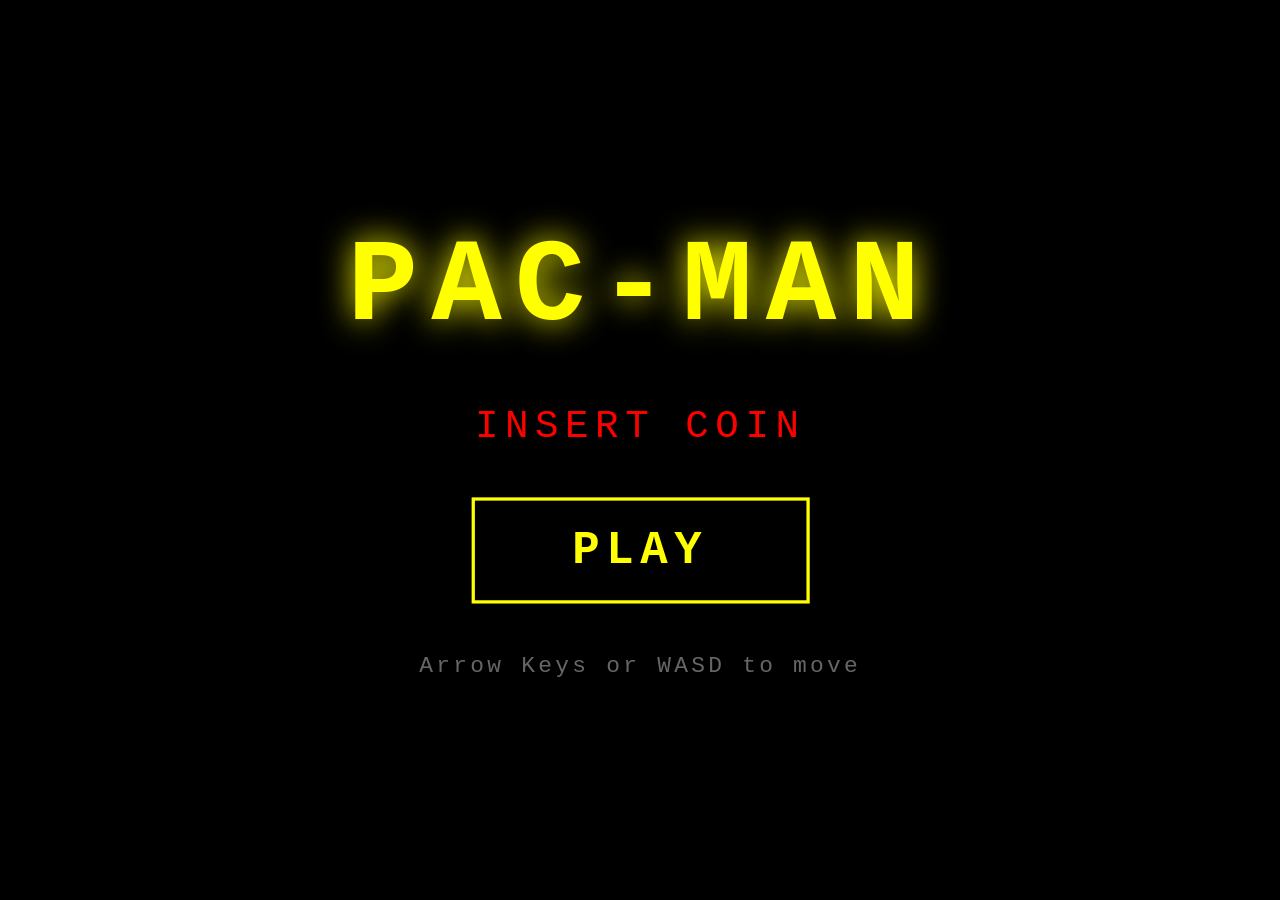
==== index.html @ c4e0d6a8 "Initial commit: Pac-Man browser game. Co-authored-by: Cursor <cursoragent@cursor.com>" ====
<!DOCTYPE html>
<html lang="en">
<head>
    <meta charset="UTF-8">
    <meta name="viewport" content="width=device-width, initial-scale=1.0">
    <title>PAC-MAN</title>
    <link rel="stylesheet" href="styles.css">
</head>
<body>
    <div id="game-container">
        <div id="loading-screen">
            <h1 id="title">PAC-MAN</h1>
            <p id="loading-text">INSERT COIN</p>
            <button id="start-btn">PLAY</button>
            <p id="controls-hint">Arrow Keys or WASD to move</p>
        </div>
        <div id="game-wrap" class="hidden">
            <div id="hud">
                <div id="score-display">
                    <span class="label">SCORE</span>
                    <span id="score">0</span>
                </div>
                <div id="level-display">
                    <span class="label">LEVEL</span>
                    <span id="level">1</span>
                </div>
                <div id="lives-display">
                    <span class="label">LIVES</span>
                    <div id="lives"></div>
                </div>
            </div>
            <canvas id="game-canvas" width="448" height="496"></canvas>
            <div id="fruit-row"></div>
        </div>
        <div id="overlay" class="hidden">
            <div id="overlay-text"></div>
        </div>
    </div>
    <script src="game.js?v=10"></script>
</body>
</html>
---- styles.css ----
* {
    margin: 0;
    padding: 0;
    box-sizing: border-box;
}

body {
    background: #000;
    display: flex;
    justify-content: center;
    align-items: center;
    min-height: 100vh;
    font-family: 'Courier New', monospace;
    overflow: hidden;
    user-select: none;
}

#game-container {
    position: relative;
    display: flex;
    flex-direction: column;
    align-items: center;
    transform-origin: center center;
    will-change: transform;
}

#loading-screen {
    display: flex;
    flex-direction: column;
    align-items: center;
    justify-content: center;
    gap: 30px;
    height: 540px;
}

#title {
    color: #ffff00;
    font-size: 72px;
    font-weight: bold;
    letter-spacing: 8px;
    text-shadow: 0 0 20px #ffff00;
    animation: pulse 1.5s ease-in-out infinite;
}

#loading-text {
    color: #ff0000;
    font-size: 24px;
    letter-spacing: 4px;
    animation: blink 1s step-start infinite;
}

#start-btn {
    background: #000;
    color: #ffff00;
    border: 2px solid #ffff00;
    font-family: 'Courier New', monospace;
    font-size: 28px;
    font-weight: bold;
    padding: 15px 60px;
    cursor: pointer;
    letter-spacing: 4px;
    transition: all 0.2s;
}

#start-btn:hover {
    background: #ffff00;
    color: #000;
    box-shadow: 0 0 30px #ffff00;
}

#controls-hint {
    color: #666;
    font-size: 14px;
    letter-spacing: 2px;
}

#game-wrap {
    display: flex;
    flex-direction: column;
    align-items: center;
}

#hud {
    display: flex;
    justify-content: space-between;
    align-items: center;
    width: 448px;
    padding: 10px 5px;
    color: #fff;
}

.label {
    display: block;
    font-size: 10px;
    color: #999;
    letter-spacing: 1px;
    margin-bottom: 2px;
}

#score,
#level {
    font-size: 22px;
    font-weight: bold;
}

#lives-display {
    text-align: right;
}

#lives {
    display: flex;
    gap: 5px;
    justify-content: flex-end;
    min-height: 18px;
}

.life-icon {
    width: 18px;
    height: 18px;
    background: #ffff00;
    border-radius: 50%;
    clip-path: polygon(100% 25%, 50% 50%, 100% 75%, 100% 100%, 0% 100%, 0% 0%, 100% 0%);
}

#fruit-row {
    display: flex;
    gap: 8px;
    height: 28px;
    align-items: center;
    padding-top: 5px;
}

.fruit-icon {
    width: 24px;
    height: 24px;
    image-rendering: pixelated;
}

#game-canvas {
    display: block;
    border: 2px solid #1a1aff;
    background: #000;
    box-shadow: 0 0 40px rgba(26, 26, 255, 0.3);
}

#overlay {
    position: absolute;
    top: 0;
    left: 0;
    width: 100%;
    height: 100%;
    display: flex;
    justify-content: center;
    align-items: center;
    pointer-events: none;
    z-index: 10;
}

#overlay-text {
    color: #ffff00;
    font-size: 36px;
    font-weight: bold;
    letter-spacing: 4px;
    text-shadow: 0 0 20px currentColor;
}

.hidden {
    display: none !important;
}

@keyframes pulse {
    0%, 100% { transform: scale(1); }
    50% { transform: scale(1.05); }
}

@keyframes blink {
    50% { opacity: 0; }
}
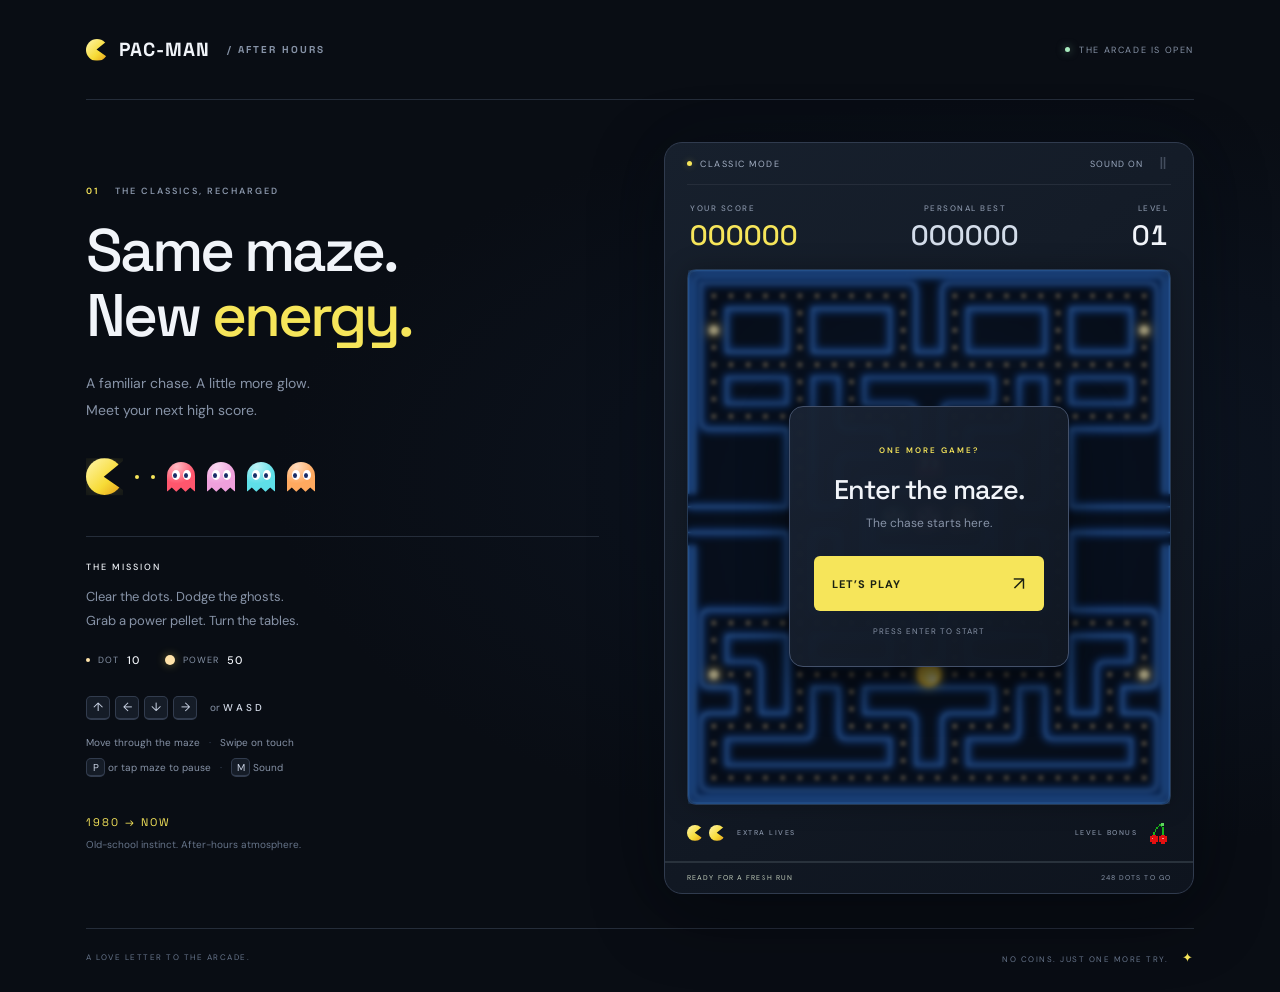
==== commit 16eaea3f: "Modernize Pac-Man visuals, audio, and fullscreen play" ====
--- a/index.html
+++ b/index.html
@@ -3,39 +3,57 @@
 <head>
     <meta charset="UTF-8">
     <meta name="viewport" content="width=device-width, initial-scale=1.0">
-    <title>PAC-MAN</title>
-    <link rel="stylesheet" href="styles.css">
+    <meta name="theme-color" content="#090d14">
+    <meta name="description" content="The maze you know. A new kind of glow. Play a modern, neon-lit tribute to the arcade classic.">
+    <title>PAC-MAN — After Hours</title>
+    <link rel="stylesheet" href="styles.css?v=5">
 </head>
 <body>
-    <div id="game-container">
-        <div id="loading-screen">
-            <h1 id="title">PAC-MAN</h1>
-            <p id="loading-text">INSERT COIN</p>
-            <button id="start-btn">PLAY</button>
-            <p id="controls-hint">Arrow Keys or WASD to move</p>
+    <main class="arcade">
+        <header class="masthead">
+            <a class="brand" href="./" aria-label="Pac-Man home"><span class="mini-pac" aria-hidden="true"></span> PAC-MAN <span class="brand-edition">/ AFTER HOURS</span></a>
+            <span class="arcade-status"><i></i> THE ARCADE IS OPEN</span>
+        </header>
+        <div class="arcade-layout">
+            <aside class="intro">
+                <div class="eyebrow"><span>01</span> THE CLASSICS, RECHARGED</div>
+                <h1>Same maze.<br> New <em>energy.</em></h1>
+                <p class="intro-copy">A familiar chase. A little more glow.<br>Meet your next high score.</p>
+                <div class="cast" aria-label="Pac-Man, Blinky, Pinky, Inky, and Clyde">
+                    <span class="hero-pac"></span><span class="cast-dot"></span><span class="cast-dot"></span>
+                    <span class="ghost red"><i></i><i></i></span><span class="ghost pink"><i></i><i></i></span><span class="ghost cyan"><i></i><i></i></span><span class="ghost orange"><i></i><i></i></span>
+                </div>
+                <section class="how-to" aria-labelledby="how-title">
+                    <h2 id="how-title">THE MISSION</h2>
+                    <p>Clear the dots. Dodge the ghosts.<br>Grab a power pellet. Turn the tables.</p>
+                    <div class="points"><span><i class="dot-sample"></i> DOT <b>10</b></span><span><i class="power-sample"></i> POWER <b>50</b></span></div>
+                </section>
+                <div class="controls-guide"><div class="key-row"><kbd>↑</kbd><kbd>←</kbd><kbd>↓</kbd><kbd>→</kbd><span>or <strong>W A S D</strong></span></div><p>Move through the maze <span>·</span> Swipe on touch</p><p><kbd>P</kbd> or tap maze to pause <span>·</span> <kbd>M</kbd> Sound</p></div>
+                <div class="classic-note"><span>1980 → NOW</span><p>Old-school instinct. After-hours atmosphere.</p></div>
+            </aside>
+            <section id="game-container" aria-label="Pac-Man arcade game">
+                <div class="cabinet-top"><span><i></i> CLASSIC MODE</span><div class="game-tools"><button id="sound-btn" aria-label="Mute sound" aria-pressed="false">SOUND ON</button><button id="pause-btn" disabled aria-label="Pause game">Ⅱ</button></div></div>
+                <div id="game-wrap">
+                    <div id="hud">
+                        <div id="score-display"><span class="label">YOUR SCORE</span><span id="score">000000</span></div>
+                        <div class="best-display"><span class="label">PERSONAL BEST</span><span id="best">000000</span></div>
+                        <div id="level-display"><span class="label">LEVEL</span><span id="level">01</span></div>
+                    </div>
+                    <div class="board-shell">
+                        <canvas id="game-canvas" width="448" height="496" aria-label="Pac-Man maze. Use arrow keys, WASD, or swipe to move."></canvas>
+                        <div id="loading-screen"><div class="launch-card"><span class="eyebrow">ONE MORE GAME?</span><h2>Enter the maze.</h2><p>The chase starts here.</p><button id="start-btn">LET’S PLAY <span>↗</span></button><span class="start-hint">PRESS ENTER TO START</span></div></div>
+                        <div id="overlay" class="hidden"><div class="launch-card"><div id="overlay-text"></div><button id="resume-btn">BACK TO THE CHASE <span>↗</span></button><button id="overlay-sound-btn" class="quiet-button" aria-pressed="false">SOUND ON</button></div></div>
+                    </div>
+                    <div class="cabinet-bottom"><div id="lives-display"><div id="lives" aria-label="Spare lives"></div><span class="label">EXTRA LIVES</span></div><div class="bonus-display"><span class="label">LEVEL BONUS</span><div id="fruit-row"></div></div></div>
+                </div>
+                <div class="maze-progress"><div id="progress-fill"></div></div>
+                <div class="cabinet-caption"><span id="game-status" role="status">READY FOR A FRESH RUN</span><span id="dots-remaining">248 DOTS TO GO</span></div>
+                <p class="touch-hint">SWIPE TO MOVE · TAP THE MAZE TO PAUSE</p>
+            </section>
         </div>
-        <div id="game-wrap" class="hidden">
-            <div id="hud">
-                <div id="score-display">
-                    <span class="label">SCORE</span>
-                    <span id="score">0</span>
-                </div>
-                <div id="level-display">
-                    <span class="label">LEVEL</span>
-                    <span id="level">1</span>
-                </div>
-                <div id="lives-display">
-                    <span class="label">LIVES</span>
-                    <div id="lives"></div>
-                </div>
-            </div>
-            <canvas id="game-canvas" width="448" height="496"></canvas>
-            <div id="fruit-row"></div>
-        </div>
-        <div id="overlay" class="hidden">
-            <div id="overlay-text"></div>
-        </div>
-    </div>
-    <script src="game.js?v=10"></script>
+        <footer><span>A LOVE LETTER TO THE ARCADE.</span><span>NO COINS. JUST ONE MORE TRY. <i>✦</i></span></footer>
+    </main>
+    <script src="sound.js?v=1"></script>
+    <script src="game.js?v=39"></script>
 </body>
 </html>
--- a/styles.css
+++ b/styles.css
@@ -1,133 +1,580 @@
+@import url('https://fonts.googleapis.com/css2?family=DM+Sans:wght@400;500;600;700&family=Space+Grotesk:wght@400;500;600;700&display=swap');
+
+:root {
+    color-scheme: dark;
+    --bg: #090d14;
+    --panel: #101620;
+    --line: #252d3a;
+    --muted: #8793a7;
+    --text: #f1f4f9;
+    --yellow: #f6e55a;
+    --blue: #56a8ff;
+}
+
 * {
+    box-sizing: border-box;
     margin: 0;
     padding: 0;
-    box-sizing: border-box;
 }
 
 body {
-    background: #000;
+    background: radial-gradient(ellipse at 80% 48%,#14233b66,transparent 52%),var(--bg);
+    color: var(--text);
+    font-family: 'DM Sans',sans-serif;
+    min-height: 100svh;
+    overscroll-behavior: none;
+}
+
+button,a {
+    -webkit-tap-highlight-color: transparent;
+}
+
+button {
+    font: inherit;
+    cursor: pointer;
+}
+
+button:focus-visible,a:focus-visible {
+    outline: 2px solid var(--yellow);
+    outline-offset: 5px;
+}
+
+button:disabled {
+    opacity: .35;
+    cursor: default;
+}
+
+.arcade {
+    max-width: 1200px;
+    margin: 0 auto;
+    padding: 0 46px;
+}
+
+.masthead {
+    height: 100px;
+    display: flex;
+    align-items: center;
+    justify-content: space-between;
+    border-bottom: 1px solid var(--line);
+}
+
+.brand {
+    display: flex;
+    align-items: center;
+    gap: 11px;
+    color: var(--text);
+    font-family: 'Space Grotesk',sans-serif;
+    font-size: 19px;
+    font-weight: 700;
+    text-decoration: none;
+    letter-spacing: 1px;
+}
+
+.brand-edition {
+    font-size: 10px;
+    color: var(--muted);
+    letter-spacing: 2px;
+    margin-left: 6px;
+}
+
+.mini-pac,.hero-pac,.life-icon {
+    display: block;
+    background: linear-gradient(135deg,#fff6ad,#f7db36 60%,#e59b18);
+    border-radius: 50%;
+    clip-path: polygon(100% 8%,48% 50%,100% 86%,100% 100%,0 100%,0 0,100% 0);
+}
+
+.mini-pac {
+    width: 22px;
+    height: 22px;
+}
+
+.arcade-status {
+    display: flex;
+    align-items: center;
+    gap: 9px;
+    font-size: 9px;
+    letter-spacing: 1.6px;
+    color: var(--muted);
+}
+
+.arcade-status i,.cabinet-top>span i {
+    width: 5px;
+    height: 5px;
+    border-radius: 50%;
+    background: #a8ebbf;
+    box-shadow: 0 0 9px #a8ebbf88;
+}
+
+.arcade-layout {
+    display: grid;
+    grid-template-columns: 1fr 530px;
+    gap: 65px;
+    align-items: center;
+    padding: 42px 0 34px;
+}
+
+.eyebrow {
+    font-size: 9px;
+    font-weight: 600;
+    letter-spacing: 2px;
+    color: var(--muted);
+}
+
+.eyebrow>span {
+    color: var(--yellow);
+    margin-right: 12px;
+}
+
+.intro h1 {
+    font-family: 'Space Grotesk',sans-serif;
+    font-size: 60px;
+    line-height: 1.08;
+    font-weight: 500;
+    letter-spacing: -3px;
+    margin: 22px 0;
+}
+
+.intro h1 em {
+    font-style: normal;
+    color: var(--yellow);
+}
+
+.intro-copy {
+    color: var(--muted);
+    font-size: 14px;
+    line-height: 1.9;
+}
+
+.cast {
+    display: flex;
+    align-items: center;
+    gap: 12px;
+    margin: 33px 0 39px;
+    height: 40px;
+}
+
+.hero-pac {
+    width: 37px;
+    height: 37px;
+    filter: drop-shadow(0 0 12px #f6e55a44);
+}
+
+.cast-dot {
+    width: 4px;
+    height: 4px;
+    border-radius: 50%;
+    background: var(--yellow);
+}
+
+.ghost {
+    --ghost: #ff566d;
     display: flex;
     justify-content: center;
-    align-items: center;
-    min-height: 100vh;
-    font-family: 'Courier New', monospace;
+    gap: 3px;
+    align-items: center;
+    width: 28px;
+    height: 30px;
+    border-radius: 15px 15px 2px 2px;
+    background: radial-gradient(circle at 35% 15%,#ffffff99,transparent 55%),var(--ghost);
+    clip-path: polygon(0 0,100% 0,100% 100%,83% 86%,66% 100%,50% 86%,33% 100%,17% 86%,0 100%);
+    padding-bottom: 4px;
+}
+
+.ghost i {
+    background: #fff;
+    width: 8px;
+    height: 10px;
+    border-radius: 50%;
+    position: relative;
+}
+
+.ghost i:after {
+    content: '';
+    width: 4px;
+    height: 5px;
+    position: absolute;
+    top: 3px;
+    left: 1px;
+    background: #182d68;
+    border-radius: 50%;
+}
+
+.pink {
+    --ghost: #efa0dc;
+}
+
+.cyan {
+    --ghost: #5edfe8;
+}
+
+.orange {
+    --ghost: #ffa95f;
+}
+
+.how-to {
+    border-top: 1px solid var(--line);
+    padding-top: 24px;
+}
+
+.how-to h2 {
+    font-size: 9px;
+    letter-spacing: 2px;
+    font-weight: 500;
+    color: var(--text);
+    margin-bottom: 12px;
+}
+
+.how-to p {
+    font-size: 13px;
+    line-height: 1.85;
+    color: var(--muted);
+}
+
+.points {
+    display: flex;
+    gap: 25px;
+    margin-top: 20px;
+}
+
+.points>span {
+    display: flex;
+    align-items: center;
+    gap: 8px;
+    font-size: 9px;
+    letter-spacing: 1px;
+    color: var(--muted);
+}
+
+.points b {
+    color: var(--text);
+    font-size: 11px;
+    font-weight: 500;
+}
+
+.dot-sample,.power-sample {
+    display: inline-block;
+    width: 4px;
+    height: 4px;
+    background: #ffe3aa;
+    border-radius: 50%;
+}
+
+.power-sample {
+    width: 10px;
+    height: 10px;
+    box-shadow: 0 0 10px #f6e55a66;
+}
+
+.controls-guide {
+    margin-top: 29px;
+    color: var(--muted);
+    font-size: 10px;
+}
+
+.key-row {
+    display: flex;
+    gap: 5px;
+    align-items: center;
+    margin-bottom: 10px;
+}
+
+.key-row>span {
+    margin-left: 8px;
+}
+
+.key-row strong {
+    font-weight: 500;
+    color: #d5dce9;
+    font-size: 10px;
+}
+
+kbd {
+    font-family: inherit;
+    display: inline-flex;
+    align-items: center;
+    justify-content: center;
+    min-width: 24px;
+    height: 24px;
+    background: #151c27;
+    border: 1px solid #323c4e;
+    border-bottom-width: 2px;
+    border-radius: 5px;
+    color: #cbd4e5;
+    font-size: 12px;
+}
+
+.controls-guide p {
+    line-height: 2.5;
+}
+
+.controls-guide p kbd {
+    height: 19px;
+    min-width: 19px;
+    font-size: 10px;
+}
+
+.controls-guide p span {
+    margin: 0 6px;
+    color: #3e4b60;
+}
+
+.classic-note {
+    margin-top: 30px;
+}
+
+.classic-note>span {
+    font-family: 'Space Grotesk',sans-serif;
+    font-size: 11px;
+    letter-spacing: 2px;
+    color: var(--yellow);
+}
+
+.classic-note p {
+    font-size: 10px;
+    color: #667489;
+    margin-top: 7px;
+}
+
+#game-container {
+    width: 100%;
+    border: 1px solid #303b4e;
+    background: linear-gradient(145deg,#17202d,#0e141e);
+    border-radius: 18px;
+    padding: 0 22px;
+    box-shadow: 0 20px 70px #0006,0 0 80px #3876da08;
     overflow: hidden;
-    user-select: none;
-}
-
-#game-container {
-    position: relative;
-    display: flex;
-    flex-direction: column;
-    align-items: center;
-    transform-origin: center center;
-    will-change: transform;
-}
-
-#loading-screen {
-    display: flex;
-    flex-direction: column;
-    align-items: center;
-    justify-content: center;
-    gap: 30px;
-    height: 540px;
-}
-
-#title {
-    color: #ffff00;
-    font-size: 72px;
-    font-weight: bold;
-    letter-spacing: 8px;
-    text-shadow: 0 0 20px #ffff00;
-    animation: pulse 1.5s ease-in-out infinite;
-}
-
-#loading-text {
-    color: #ff0000;
-    font-size: 24px;
-    letter-spacing: 4px;
-    animation: blink 1s step-start infinite;
-}
-
-#start-btn {
-    background: #000;
-    color: #ffff00;
-    border: 2px solid #ffff00;
-    font-family: 'Courier New', monospace;
-    font-size: 28px;
-    font-weight: bold;
-    padding: 15px 60px;
-    cursor: pointer;
-    letter-spacing: 4px;
-    transition: all 0.2s;
-}
-
-#start-btn:hover {
-    background: #ffff00;
-    color: #000;
-    box-shadow: 0 0 30px #ffff00;
-}
-
-#controls-hint {
-    color: #666;
-    font-size: 14px;
-    letter-spacing: 2px;
-}
-
-#game-wrap {
-    display: flex;
-    flex-direction: column;
-    align-items: center;
-}
-
-#hud {
-    display: flex;
+}
+
+.cabinet-top {
+    height: 42px;
+    display: flex;
+    align-items: center;
     justify-content: space-between;
-    align-items: center;
-    width: 448px;
-    padding: 10px 5px;
-    color: #fff;
+    border-bottom: 1px solid var(--line);
+}
+
+.cabinet-top>span {
+    display: flex;
+    align-items: center;
+    gap: 8px;
+    font-size: 9px;
+    letter-spacing: 1.5px;
+    color: #a4b0c4;
+}
+
+.cabinet-top>span i {
+    background: var(--yellow);
+    box-shadow: 0 0 7px #f6e55a55;
+}
+
+.game-tools {
+    display: flex;
+    align-items: center;
+    gap: 10px;
+}
+
+.game-tools button {
+    border: 0;
+    background: transparent;
+    color: #9ba9bf;
+    font-size: 9px;
+    letter-spacing: 1px;
+    padding: 7px 3px;
+}
+
+.game-tools button:hover:not(:disabled) {
+    color: var(--yellow);
+}
+
+#pause-btn {
+    font-size: 16px;
+    line-height: 1;
 }
 
 .label {
     display: block;
-    font-size: 10px;
-    color: #999;
+    font-size: 8px;
+    color: var(--muted);
+    letter-spacing: 1.5px;
+    font-weight: 500;
+}
+
+#hud {
+    display: flex;
+    justify-content: space-between;
+    align-items: center;
+    padding: 18px 3px 16px;
+}
+
+#score,#best,#level {
+    display: block;
+    font-family: 'Space Grotesk',sans-serif;
+    font-weight: 500;
+    font-variant-numeric: tabular-nums;
+    font-size: 28px;
     letter-spacing: 1px;
-    margin-bottom: 2px;
-}
-
-#score,
-#level {
-    font-size: 22px;
-    font-weight: bold;
+    margin-top: 4px;
+}
+
+#score {
+    color: var(--yellow);
+}
+
+#best {
+    color: #d3dce9;
+}
+
+.best-display {
+    text-align: center;
+}
+
+#level-display {
+    text-align: right;
+}
+
+.board-shell {
+    position: relative;
+    border-radius: 9px;
+    overflow: hidden;
+    background: #060c18;
+    border: 1px solid #263953;
+    box-shadow: 0 0 25px #0004,inset 0 0 20px #000;
+}
+
+#game-canvas {
+    display: block;
+    width: 100%;
+    height: auto;
+    aspect-ratio: 448/496;
+    touch-action: none;
+}
+
+#loading-screen,#overlay {
+    position: absolute;
+    inset: 0;
+    display: flex;
+    align-items: center;
+    justify-content: center;
+    background: #060b1666;
+    backdrop-filter: blur(2px);
+    z-index: 2;
+}
+
+.launch-card {
+    width: 280px;
+    max-width: 85%;
+    text-align: center;
+    padding: 30px 24px;
+    background: linear-gradient(135deg,#192333f5,#101722fa);
+    border: 1px solid #44516a;
+    border-radius: 14px;
+    box-shadow: 0 16px 45px #0009;
+}
+
+.launch-card .eyebrow {
+    font-size: 8px;
+    color: var(--yellow);
+}
+
+.launch-card h2 {
+    font: 500 27px 'Space Grotesk',sans-serif;
+    letter-spacing: -1px;
+    margin: 14px 0 8px;
+}
+
+.launch-card p {
+    font-size: 12px;
+    color: var(--muted);
+}
+
+.launch-card button {
+    display: flex;
+    justify-content: space-between;
+    align-items: center;
+    width: 100%;
+    margin-top: 25px;
+    background: var(--yellow);
+    color: #1b2112;
+    font-size: 11px;
+    font-weight: 700;
+    letter-spacing: 1px;
+    padding: 15px 18px;
+    border: 0;
+    border-radius: 6px;
+    transition: background .15s,box-shadow .15s;
+}
+
+.launch-card button:hover {
+    background: #fff09a;
+    box-shadow: 0 0 25px #f6e55a22;
+}
+
+.launch-card button span {
+    font-size: 19px;
+    font-weight: 400;
+}
+
+.start-hint {
+    display: block;
+    font-size: 8px;
+    letter-spacing: 1px;
+    color: var(--muted);
+    margin-top: 15px;
+}
+
+#overlay-text {
+    font: 500 27px 'Space Grotesk',sans-serif;
+    letter-spacing: -1px;
+}
+
+#overlay-text small {
+    display: block;
+    font: 12px 'DM Sans',sans-serif;
+    color: var(--muted);
+    letter-spacing: 0;
+    line-height: 1.6;
+    margin-top: 10px;
+}
+
+.cabinet-bottom {
+    height: 56px;
+    display: flex;
+    align-items: center;
+    justify-content: space-between;
+}
+
+.cabinet-bottom .label {
+    font-size: 7px;
 }
 
 #lives-display {
-    text-align: right;
+    display: flex;
+    align-items: center;
+    gap: 12px;
 }
 
 #lives {
     display: flex;
-    gap: 5px;
-    justify-content: flex-end;
-    min-height: 18px;
+    gap: 6px;
+    min-height: 16px;
 }
 
 .life-icon {
-    width: 18px;
-    height: 18px;
-    background: #ffff00;
-    border-radius: 50%;
-    clip-path: polygon(100% 25%, 50% 50%, 100% 75%, 100% 100%, 0% 100%, 0% 0%, 100% 0%);
+    width: 16px;
+    height: 16px;
+}
+
+.bonus-display {
+    display: flex;
+    align-items: center;
+    gap: 10px;
 }
 
 #fruit-row {
     display: flex;
-    gap: 8px;
-    height: 28px;
-    align-items: center;
-    padding-top: 5px;
+    gap: 3px;
+    align-items: center;
 }
 
 .fruit-icon {
@@ -136,43 +583,344 @@
     image-rendering: pixelated;
 }
 
-#game-canvas {
-    display: block;
-    border: 2px solid #1a1aff;
-    background: #000;
-    box-shadow: 0 0 40px rgba(26, 26, 255, 0.3);
-}
-
-#overlay {
-    position: absolute;
-    top: 0;
-    left: 0;
+.maze-progress {
+    height: 2px;
+    background: #29323c;
+    margin: 0 -22px;
+}
+
+.maze-progress>div {
+    width: 0;
+    height: 100%;
+    background: var(--yellow);
+    box-shadow: 0 0 8px #f6e55a66;
+    transition: width .2s;
+}
+
+.cabinet-caption {
+    display: flex;
+    align-items: center;
+    justify-content: space-between;
+    min-height: 30px;
+    font-size: 7px;
+    letter-spacing: 1.1px;
+    color: var(--muted);
+}
+
+#game-status {
+    color: #c3cebd;
+}
+
+footer {
+    display: flex;
+    justify-content: space-between;
+    align-items: center;
+    padding: 20px 0 26px;
+    border-top: 1px solid var(--line);
+    font-size: 8px;
+    letter-spacing: 1.5px;
+    color: #67758b;
+}
+
+footer i {
+    font-style: normal;
+    color: var(--yellow);
+    font-size: 13px;
+    margin-left: 10px;
+}
+
+.hidden {
+    display: none!important;
+}
+
+@media(min-width:1000px) and (max-height:850px) {
+    .masthead {
+        height: 76px;
+    }
+    .arcade-layout {
+        grid-template-columns: 1fr 470px;
+        gap: 70px;
+        padding: 26px 0;
+    }
+    .intro h1 {
+        font-size: 56px;
+    }
+    .cast {
+        margin: 25px 0;
+    }
+    .classic-note {
+        margin-top: 22px;
+    }
+    #game-container {
+        padding: 0 18px;
+    }
+    .maze-progress {
+        margin: 0 -18px;
+    }
+    #hud {
+        padding: 12px 3px;
+    }
+    .cabinet-bottom {
+        height: 45px;
+    }
+    footer {
+        padding: 16px 0;
+    }
+}
+
+@media(max-width:1000px) {
+    .arcade {
+        padding: 0 28px;
+        max-width: 880px;
+    }
+    .arcade-layout {
+        grid-template-columns: minmax(230px,1fr) minmax(330px,1.3fr);
+        gap: 30px;
+    }
+    .intro h1 {
+        font-size: 46px;
+        letter-spacing: -2px;
+    }
+    .intro-copy {
+        font-size: 12px;
+    }
+    .cast {
+        gap: 8px;
+    }
+    .hero-pac {
+        width: 30px;
+        height: 30px;
+    }
+    .ghost {
+        width: 24px;
+        height: 27px;
+    }
+    .classic-note {
+        display: none;
+    }
+    #game-container {
+        padding: 0 14px;
+    }
+    .maze-progress {
+        margin: 0 -14px;
+    }
+    #score,#best,#level {
+        font-size: 23px;
+    }
+    .label {
+        font-size: 7px;
+        letter-spacing: 1px;
+    }
+}
+
+@media(max-width:650px) {
+    .arcade {
+        padding: 0 16px;
+    }
+    .masthead {
+        height: 67px;
+    }
+    .brand {
+        font-size: 16px;
+    }
+    .brand-edition {
+        font-size: 8px;
+        letter-spacing: 1px;
+    }
+    .arcade-status {
+        font-size: 0;
+        gap: 0;
+    }
+    .arcade-status i {
+        width: 6px;
+        height: 6px;
+    }
+    .arcade-layout {
+        display: flex;
+        flex-direction: column;
+        gap: 23px;
+        padding: 26px 0;
+    }
+    .intro {
+        width: 100%;
+        text-align: center;
+    }
+    .intro .eyebrow {
+        font-size: 8px;
+    }
+    .intro h1 {
+        font-size: 36px;
+        letter-spacing: -1.5px;
+        margin: 12px 0 8px;
+    }
+    .intro h1 br {
+        display: none;
+    }
+    .intro-copy {
+        font-size: 11px;
+    }
+    .intro-copy br {
+        display: none;
+    }
+    .cast,.how-to,.controls-guide {
+        display: none;
+    }
+    #game-container {
+        max-width: 460px;
+        border-radius: 14px;
+    }
+    .cabinet-top {
+        height: 35px;
+    }
+    #hud {
+        padding: 13px 2px;
+    }
+    #score,#best,#level {
+        font-size: 24px;
+    }
+    .cabinet-bottom {
+        height: 44px;
+    }
+    .cabinet-caption {
+        font-size: 6px;
+        letter-spacing: .8px;
+    }
+    .launch-card {
+        padding: 25px 20px;
+        width: 260px;
+    }
+    footer {
+        font-size: 6px;
+        letter-spacing: .8px;
+    }
+    footer i {
+        margin-left: 4px;
+    }
+    body.is-playing .intro {
+        display: none;
+    }
+    body.is-playing .arcade-layout {
+        padding-top: 16px;
+    }
+    body.is-playing footer {
+        padding-top: 13px;
+    }
+}
+
+@media(prefers-reduced-motion:reduce) {
+    *,*:before,*:after {
+        transition: none!important;
+        animation: none!important;
+    }
+}
+
+@media(min-width:1000px) and (max-height:850px) {
+    .arcade-layout {
+        grid-template-columns: 1fr clamp(340px,calc((100svh - 250px) * .903),470px);
+    }
+}
+
+@media(min-width:1000px) and (max-height:740px) {
+    .masthead {
+        height: 64px;
+    }
+    .arcade-layout {
+        padding: 20px 0;
+        gap: 85px;
+    }
+    .intro h1 {
+        font-size: 49px;
+        margin: 18px 0;
+    }
+    .cast {
+        margin: 20px 0;
+    }
+    .how-to {
+        padding-top: 18px;
+    }
+    .controls-guide {
+        margin-top: 20px;
+    }
+    .classic-note {
+        display: none;
+    }
+    .intro-copy {
+        font-size: 13px;
+    }
+}
+
+.touch-hint {
+    display: none;
+}
+
+@media (max-width: 650px) {
+    .touch-hint {
+        display: block;
+        text-align: center;
+        color: var(--muted);
+        font-size: 7px;
+        letter-spacing: 1px;
+        padding: 2px 0 12px;
+    }
+}
+
+/* Playing is a single, uncropped maze; all surrounding page chrome disappears. */
+body.is-playing {
+    overflow: hidden;
+    background: #060c17;
+}
+
+body.is-playing .masthead,
+body.is-playing .intro,
+body.is-playing footer,
+body.is-playing .cabinet-top,
+body.is-playing #hud,
+body.is-playing .cabinet-bottom,
+body.is-playing .maze-progress,
+body.is-playing .cabinet-caption,
+body.is-playing .touch-hint {
+    display: none;
+}
+
+body.is-playing #game-container {
+    position: fixed;
+    inset: 0;
+    z-index: 20;
     width: 100%;
     height: 100%;
-    display: flex;
+    max-width: none;
+    padding: 0;
+    border: 0;
+    border-radius: 0;
+    background: #060c17;
+    box-shadow: none;
+}
+
+body.is-playing #game-wrap {
+    display: grid;
+    width: 100%;
+    height: 100%;
+    place-items: center;
+}
+
+body.is-playing .board-shell {
+    width: min(100vw, calc(100dvh * 448 / 496));
+    border: 0;
+    border-radius: 0;
+    box-shadow: none;
+}
+
+.launch-card .quiet-button {
     justify-content: center;
-    align-items: center;
-    pointer-events: none;
-    z-index: 10;
-}
-
-#overlay-text {
-    color: #ffff00;
-    font-size: 36px;
-    font-weight: bold;
-    letter-spacing: 4px;
-    text-shadow: 0 0 20px currentColor;
-}
-
-.hidden {
-    display: none !important;
-}
-
-@keyframes pulse {
-    0%, 100% { transform: scale(1); }
-    50% { transform: scale(1.05); }
-}
-
-@keyframes blink {
-    50% { opacity: 0; }
-}
+    padding: 10px;
+    margin-top: 10px;
+    background: transparent;
+    color: var(--muted);
+    font-size: 10px;
+}
+
+.launch-card .quiet-button:hover {
+    color: var(--yellow);
+    background: #ffffff08;
+    box-shadow: none;
+}
